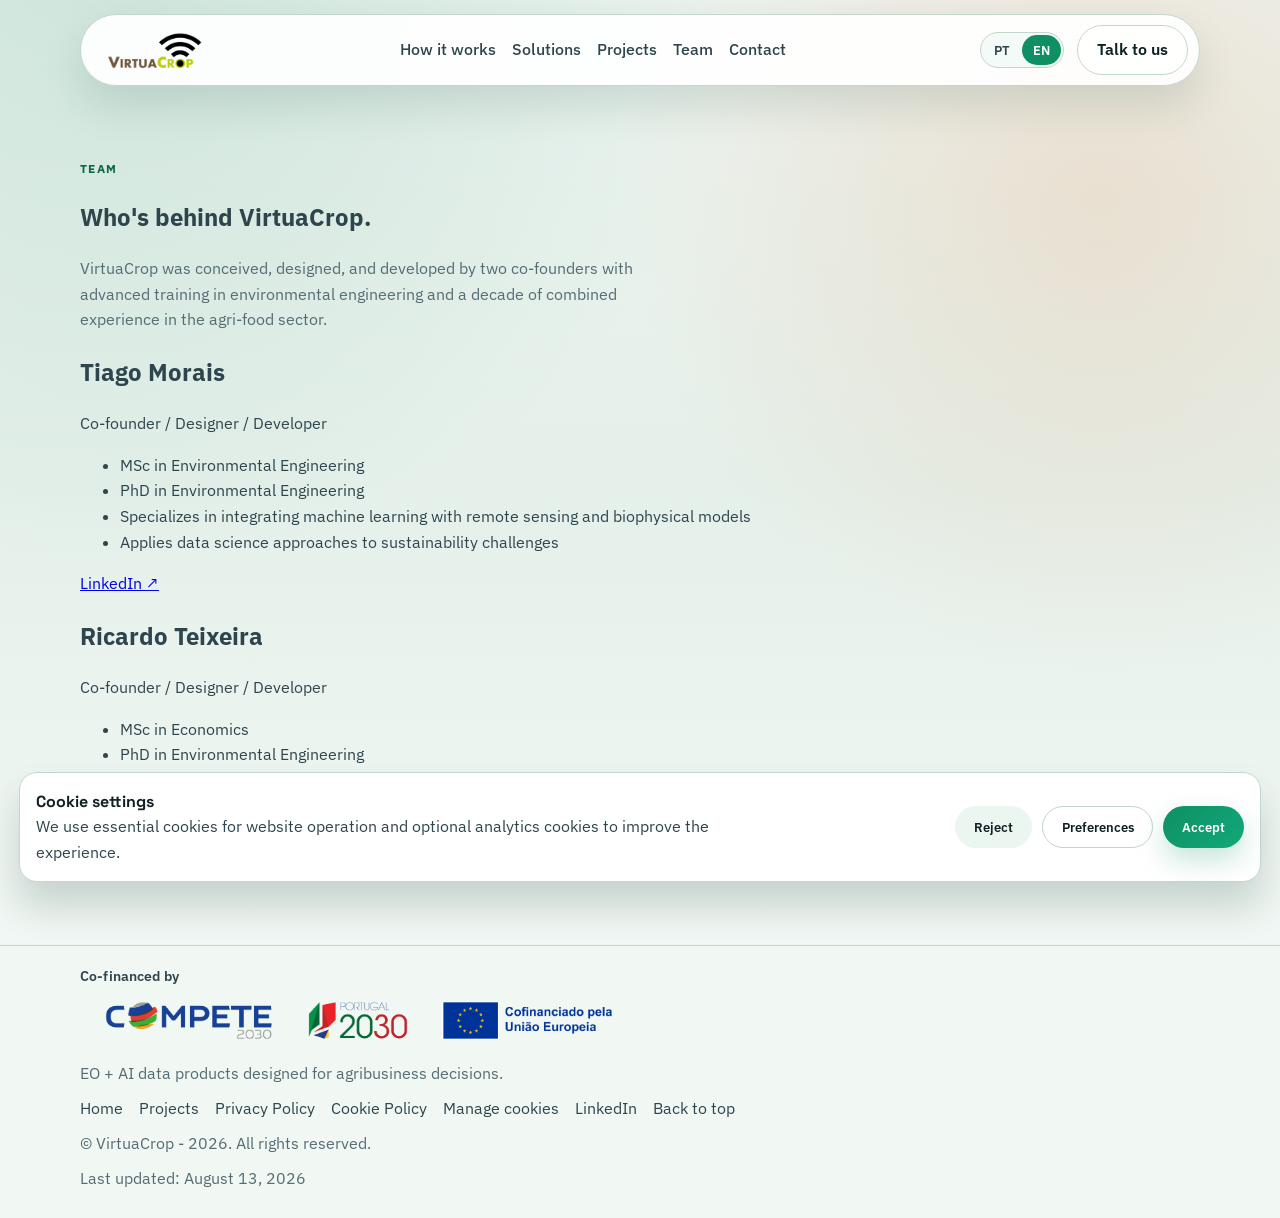
==== about.html @ 1f320f88 "Add About/Team page with named founders and credentials New about.html profiles both co-founders (Ti" ====
<!doctype html>
<html lang="pt">
  <head>
    <meta charset="UTF-8" />
    <meta name="viewport" content="width=device-width, initial-scale=1.0" />
    <title>Equipa | VirtuaCrop</title>
    <meta name="description" content="Conheça a equipa fundadora da VirtuaCrop: Tiago Morais e Ricardo Teixeira." />
    <link rel="preconnect" href="https://fonts.googleapis.com" />
    <link rel="preconnect" href="https://fonts.gstatic.com" crossorigin />
    <link
      href="https://fonts.googleapis.com/css2?family=IBM+Plex+Sans:wght@400;500;600&family=Space+Grotesk:wght@400;500;700&display=swap"
      rel="stylesheet"
    />
    <link rel="stylesheet" href="styles.css" />
    <script src="config.js"></script>
    <script defer src="app.js"></script>
    <script type="application/ld+json">
      {
        "@context": "https://schema.org",
        "@type": "Organization",
        "@id": "https://virtuacrop.com/#organization",
        "name": "VirtuaCrop",
        "url": "https://virtuacrop.com/",
        "founder": [
          { "@id": "https://virtuacrop.com/about.html#tiago-morais" },
          { "@id": "https://virtuacrop.com/about.html#ricardo-teixeira" }
        ]
      }
    </script>
    <script type="application/ld+json">
      [
        {
          "@context": "https://schema.org",
          "@type": "Person",
          "@id": "https://virtuacrop.com/about.html#tiago-morais",
          "name": "Tiago Morais",
          "jobTitle": "Co-founder",
          "worksFor": { "@id": "https://virtuacrop.com/#organization" },
          "alumniOf": "Environmental Engineering (MSc, PhD)",
          "knowsAbout": ["Machine Learning", "Remote Sensing", "Biophysical Modeling", "Sustainability"],
          "sameAs": ["https://www.linkedin.com/in/tiago-morais-83271093/"]
        },
        {
          "@context": "https://schema.org",
          "@type": "Person",
          "@id": "https://virtuacrop.com/about.html#ricardo-teixeira",
          "name": "Ricardo Teixeira",
          "jobTitle": "Co-founder",
          "worksFor": { "@id": "https://virtuacrop.com/#organization" },
          "alumniOf": "Economics (MSc); Environmental Engineering (PhD)",
          "knowsAbout": ["Agri-food Systems", "Sustainable Food Production", "Agriculture Economics"],
          "sameAs": ["https://www.linkedin.com/in/ricardofmteixeira/"]
        }
      ]
    </script>
  </head>
  <body data-page="about">
    <header class="site-header">
      <div class="container header-wrap">
        <a class="brand" data-lang-href="index.html" href="index.html" aria-label="VirtuaCrop">
          <img class="brand-logo" src="Logo_final.png" alt="VirtuaCrop" width="3307" height="1418" />
        </a>

        <nav class="site-nav" aria-label="Primary navigation">
          <a data-lang-href="index.html#how" href="index.html#how" data-i18n="navHow">How it works</a>
          <a data-lang-href="index.html#solutions" href="index.html#solutions" data-i18n="navSolutions">Solutions</a>
          <a data-lang-href="projects.html" href="projects.html" data-i18n="navProjects">Projects</a>
          <a data-lang-href="about.html" href="about.html" data-i18n="navAbout">Team</a>
          <a data-lang-href="index.html#contact" href="index.html#contact" data-i18n="navContact">Contact</a>
        </nav>

        <div class="header-actions">
          <div class="lang-switch" role="group" aria-label="Language switcher">
            <button type="button" class="lang-btn" data-lang-toggle="pt">PT</button>
            <button type="button" class="lang-btn" data-lang-toggle="en">EN</button>
          </div>
          <a data-lang-href="index.html#contact" href="index.html#contact" class="btn btn-outline" data-i18n="navContactBtn">Talk to us</a>
        </div>
      </div>
    </header>

    <main id="top" class="projects-main container">
      <section class="section reveal">
        <div class="section-head">
          <p class="eyebrow" data-i18n="aboutEyebrow">Team</p>
          <h1 data-i18n="aboutTitle">Who's behind VirtuaCrop.</h1>
          <p class="section-lead" data-i18n="aboutLead">
            VirtuaCrop was conceived, designed, and developed by two co-founders with advanced training in
            environmental engineering and a decade of combined experience in the agri-food sector.
          </p>
        </div>

        <div class="team-grid">
          <article class="team-card">
            <div data-lang-block="pt">
              <h2>Tiago Morais</h2>
              <p class="team-role">Cofundador / Designer / Developer</p>
              <ul>
                <li>Mestrado em Engenharia do Ambiente</li>
                <li>Doutoramento em Engenharia do Ambiente</li>
                <li>Especialista em integração de machine learning com deteção remota e modelos biofísicos</li>
                <li>Aplica ciência de dados a desafios de sustentabilidade</li>
              </ul>
              <a href="https://www.linkedin.com/in/tiago-morais-83271093/" target="_blank" rel="noopener">LinkedIn ↗</a>
            </div>
            <div data-lang-block="en" class="hidden">
              <h2>Tiago Morais</h2>
              <p class="team-role">Co-founder / Designer / Developer</p>
              <ul>
                <li>MSc in Environmental Engineering</li>
                <li>PhD in Environmental Engineering</li>
                <li>Specializes in integrating machine learning with remote sensing and biophysical models</li>
                <li>Applies data science approaches to sustainability challenges</li>
              </ul>
              <a href="https://www.linkedin.com/in/tiago-morais-83271093/" target="_blank" rel="noopener">LinkedIn ↗</a>
            </div>
          </article>

          <article class="team-card">
            <div data-lang-block="pt">
              <h2>Ricardo Teixeira</h2>
              <p class="team-role">Cofundador / Designer / Developer</p>
              <ul>
                <li>Mestrado em Economia</li>
                <li>Doutoramento em Engenharia do Ambiente</li>
                <li>Mais de 10 anos de experiência no setor agroalimentar</li>
                <li>Foco em produção alimentar e agricultura sustentável</li>
              </ul>
              <a href="https://www.linkedin.com/in/ricardofmteixeira/" target="_blank" rel="noopener">LinkedIn ↗</a>
            </div>
            <div data-lang-block="en" class="hidden">
              <h2>Ricardo Teixeira</h2>
              <p class="team-role">Co-founder / Designer / Developer</p>
              <ul>
                <li>MSc in Economics</li>
                <li>PhD in Environmental Engineering</li>
                <li>Over 10 years of experience in the agri-food sector</li>
                <li>Focuses on sustainable food production and agriculture</li>
              </ul>
              <a href="https://www.linkedin.com/in/ricardofmteixeira/" target="_blank" rel="noopener">LinkedIn ↗</a>
            </div>
          </article>
        </div>
      </section>
    </main>

    <footer class="site-footer">
      <div class="container footer-wrap">
        <div class="footer-funding" aria-label="Funding acknowledgment">
          <p class="footer-funding-label" data-i18n="footerFundingLabel">Co-financed by</p>
          <img
            class="footer-funding-logo"
            src="assets/logos/BarraAssinaturas_RGBCor.png"
            alt="Compete 2030, Portugal 2030, and European Union co-financing logos"
            loading="lazy"
            width="1024"
            height="188"
          />
        </div>
        <p class="footer-tagline" data-i18n="footerTagline">EO + AI data products designed for agribusiness decisions.</p>
        <div class="footer-links">
          <a data-lang-href="index.html" href="index.html" data-i18n="navHome">Home</a>
          <a data-lang-href="projects.html" href="projects.html" data-i18n="navProjects">Projects</a>
          <a data-lang-href="privacy.html" href="privacy.html" data-i18n="footerPrivacy">Privacy Policy</a>
          <a data-lang-href="cookies.html" href="cookies.html" data-i18n="footerCookies">Cookie Policy</a>
          <button id="manage-cookies" class="footer-button" type="button" data-i18n="footerManageCookies">Manage cookies</button>
          <a href="https://www.linkedin.com/company/virtuacrop" data-i18n="footerLinkedIn" target="_blank" rel="noopener">LinkedIn</a>
          <a href="#top" data-i18n="footerBackTop">Back to top</a>
        </div>
        <p class="footer-meta" data-i18n="footerRights">© VirtuaCrop - 2026. All rights reserved.</p>
        <p class="footer-meta">
          <time datetime="2026-08-13" data-i18n="footerLastUpdated">Last updated: August 13, 2026</time>
        </p>
      </div>
    </footer>

    <section id="cookie-banner" class="cookie-banner hidden" role="region" aria-label="Cookie consent">
      <div class="cookie-copy">
        <p class="cookie-title" data-i18n="cookieTitle">Cookie settings</p>
        <p data-i18n="cookieBody">
          We use essential cookies for core functionality and optional analytics cookies to improve this site. You can update preferences anytime.
        </p>
      </div>
      <div class="cookie-actions">
        <button id="cookie-reject" class="btn btn-quiet" type="button" data-i18n="cookieReject">Reject</button>
        <button id="cookie-preferences" class="btn btn-outline" type="button" data-i18n="cookiePreferences">Preferences</button>
        <button id="cookie-accept" class="btn btn-primary" type="button" data-i18n="cookieAccept">Accept</button>
      </div>
    </section>

    <div id="cookie-modal" class="cookie-modal hidden" role="dialog" aria-modal="true" aria-labelledby="cookie-modal-title">
      <div class="cookie-modal-card">
        <h2 id="cookie-modal-title" data-i18n="cookieModalTitle">Cookie preferences</h2>
        <p data-i18n="cookieModalBody">Select which categories you allow. Essential cookies are always active.</p>

        <div class="consent-option">
          <label>
            <input type="checkbox" checked disabled />
            <span data-i18n="cookieEssentialLabel">Essential cookies</span>
          </label>
          <p data-i18n="cookieEssentialBody">Required for language settings, security, and core website behavior.</p>
        </div>

        <div class="consent-option">
          <label for="consent-analytics">
            <input type="checkbox" id="consent-analytics" />
            <span data-i18n="cookieAnalyticsLabel">Analytics cookies</span>
          </label>
          <p data-i18n="cookieAnalyticsBody">Help us understand traffic and improve the website experience.</p>
        </div>

        <div class="modal-actions">
          <button id="cookie-save" class="btn btn-primary" type="button" data-i18n="cookieSave">Save preferences</button>
          <button id="cookie-close" class="btn btn-outline" type="button" data-i18n="cookieClose">Close</button>
        </div>
      </div>
    </div>
  </body>
</html>
---- styles.css ----
:root {
  --bg-main: #eef4f0;
  --bg-soft: #dbe8e1;
  --surface: #ffffff;
  --surface-soft: #f7faf8;
  --surface-deep: #f0f5f2;
  --text-strong: #102126;
  --text-body: #2f454d;
  --text-muted: #556c73;
  --line: #c2d6cc;
  --line-strong: #9db9ad;
  --brand: #0f8f64;
  --brand-strong: #0b6a4b;
  --accent: #e57f3b;
  --accent-soft: #efb183;
  --shadow: 0 20px 42px rgba(12, 51, 40, 0.12);
  --shadow-soft: 0 12px 24px rgba(12, 51, 40, 0.08);
  --radius-lg: 24px;
  --radius-md: 16px;
  --radius-sm: 12px;
  --container: 1120px;
}

* {
  box-sizing: border-box;
}

html {
  scroll-behavior: smooth;
}

body {
  margin: 0;
  font-family: "IBM Plex Sans", "Segoe UI", sans-serif;
  color: var(--text-body);
  background:
    radial-gradient(circle at 8% -8%, rgba(36, 149, 105, 0.17), transparent 38%),
    radial-gradient(circle at 86% 16%, rgba(229, 127, 59, 0.16), transparent 32%),
    linear-gradient(180deg, #edf4f0 0%, #e5f0ea 40%, #f8fbf9 100%);
  line-height: 1.6;
  overflow-x: hidden;
}

.bg-orb {
  position: fixed;
  border-radius: 999px;
  filter: blur(5px);
  z-index: -2;
  pointer-events: none;
  opacity: 0.78;
  animation: orb-float 8.8s ease-in-out infinite;
}

.bg-orb-a {
  width: 430px;
  height: 430px;
  left: -120px;
  top: -140px;
  background: radial-gradient(circle at 30% 30%, #93e4c5, transparent 66%);
}

.bg-orb-b {
  width: 470px;
  height: 470px;
  right: -130px;
  top: 140px;
  background: radial-gradient(circle at 40% 40%, #ffd2a7, transparent 72%);
  animation-delay: 1.4s;
}

.container {
  width: min(var(--container), calc(100% - 3rem));
  margin: 0 auto;
}

.site-header {
  position: sticky;
  top: 0.85rem;
  z-index: 40;
  padding-bottom: 0;
}

.header-wrap {
  display: flex;
  align-items: center;
  justify-content: space-between;
  gap: 1.1rem;
  padding: 0.65rem 0.7rem 0.65rem 1.4rem;
  border-radius: 999px;
  background: rgba(255, 255, 255, 0.92);
  backdrop-filter: blur(14px);
  border: 1px solid var(--line);
  box-shadow: var(--shadow);
}

.brand {
  display: flex;
  align-items: center;
  gap: 0.5rem;
  color: inherit;
  text-decoration: none;
}

.brand-logo {
  display: block;
  width: auto;
  height: 44px;
  max-width: min(44vw, 210px);
}

.brand-mark {
  width: 34px;
  height: 34px;
  border-radius: 10px;
  background: conic-gradient(from 120deg, #14a56f, #f28a2b, #14a56f);
  box-shadow: inset 0 0 0 2px rgba(255, 255, 255, 0.8);
}

.brand-text-wrap {
  display: flex;
  flex-direction: column;
  line-height: 1.1;
}

.brand-text {
  font-family: "Space Grotesk", "Avenir Next", sans-serif;
  font-size: 1.08rem;
  color: var(--text-strong);
  letter-spacing: 0.01em;
}

.brand-eyebrow {
  color: var(--text-muted);
  font-size: 0.72rem;
  text-transform: uppercase;
  letter-spacing: 0.08em;
}

.site-nav {
  display: flex;
  gap: 1rem;
  flex-wrap: wrap;
}

.site-nav a {
  color: var(--text-body);
  text-decoration: none;
  font-weight: 500;
  position: relative;
}

.site-nav a::after {
  content: "";
  position: absolute;
  left: 0;
  bottom: -0.26rem;
  width: 100%;
  height: 2px;
  background: linear-gradient(90deg, var(--brand), var(--accent));
  transform: scaleX(0);
  transform-origin: left;
  transition: transform 0.2s ease;
}

.site-nav a:hover::after,
.site-nav a:focus-visible::after {
  transform: scaleX(1);
}

.header-actions {
  display: flex;
  align-items: center;
  gap: 0.8rem;
  flex-wrap: wrap;
  justify-content: flex-end;
}

.header-actions .btn {
  white-space: nowrap;
}

.lang-switch {
  display: inline-flex;
  border: 1px solid var(--line);
  border-radius: 999px;
  padding: 0.15rem;
  background: #f4faf7;
}

.lang-btn {
  border: 0;
  background: transparent;
  color: var(--text-body);
  border-radius: 999px;
  padding: 0.35rem 0.7rem;
  font-weight: 600;
  cursor: pointer;
  font-family: "IBM Plex Sans", "Segoe UI", sans-serif;
}

.lang-btn.active {
  background: var(--brand);
  color: #ffffff;
}

.btn {
  border: 0;
  border-radius: 999px;
  padding: 0.68rem 1.18rem;
  font-weight: 600;
  text-decoration: none;
  display: inline-flex;
  align-items: center;
  justify-content: center;
  cursor: pointer;
  transition: transform 0.2s ease, box-shadow 0.2s ease, background 0.2s ease;
  font-family: "IBM Plex Sans", "Segoe UI", sans-serif;
}

.btn:hover,
.btn:focus-visible {
  transform: translateY(-1px);
}

.btn[disabled],
.btn.is-disabled {
  opacity: 0.55;
  cursor: not-allowed;
  pointer-events: none;
  transform: none;
  box-shadow: none;
}

.btn-primary {
  background: linear-gradient(135deg, var(--brand) 0%, #11a979 100%);
  color: #ffffff;
  box-shadow: 0 12px 28px rgba(15, 143, 100, 0.24);
}

.btn-primary:hover,
.btn-primary:focus-visible {
  box-shadow: 0 16px 34px rgba(15, 143, 100, 0.3);
}

.btn-outline {
  background: rgba(255, 255, 255, 0.6);
  color: var(--text-strong);
  border: 1px solid var(--line);
}

.btn-outline:hover,
.btn-outline:focus-visible {
  background: #f2faf6;
}

.btn-quiet {
  background: #ebf6f1;
  color: var(--text-strong);
}

.hero {
  position: relative;
  display: flex;
  align-items: center;
  overflow: hidden;
  border-radius: var(--radius-lg);
  min-height: clamp(460px, 58vw, 640px);
  margin-top: 1.2rem;
  box-shadow: var(--shadow);
}

.hero-bg-photo {
  position: absolute;
  inset: 0;
  z-index: 0;
  width: 100%;
  height: 100%;
  object-fit: cover;
}

.hero::before {
  content: "";
  position: absolute;
  inset: 0;
  z-index: 1;
  background: linear-gradient(
    100deg,
    rgba(6, 24, 17, 0.86) 0%,
    rgba(6, 24, 17, 0.68) 40%,
    rgba(6, 24, 17, 0.28) 68%,
    rgba(6, 24, 17, 0) 90%
  );
}

.hero .eyebrow {
  color: #bfe8d2;
}

.eyebrow {
  margin: 0 0 0.68rem;
  font-size: 0.76rem;
  text-transform: uppercase;
  letter-spacing: 0.12em;
  color: var(--brand-strong);
  font-weight: 700;
}

.hero h1 {
  margin: 0;
  font-size: clamp(2.1rem, 5vw, 3.3rem);
  line-height: 1.06;
  color: #ffffff;
  font-family: "Space Grotesk", "Avenir Next", sans-serif;
}

.hero-lead {
  margin: 1rem 0 0;
  max-width: 57ch;
  color: rgba(255, 255, 255, 0.86);
}

.hero-cta {
  display: flex;
  gap: 0.75rem;
  flex-wrap: wrap;
  margin-top: 1.35rem;
}

.hero-cta-note {
  margin: 0.65rem 0 0;
  font-size: 0.9rem;
  color: var(--text-muted);
}

.kpi-strip {
  margin-top: 1.5rem;
  border: 1px solid rgba(157, 185, 173, 0.7);
  border-radius: var(--radius-md);
  padding: 0.9rem;
  background: rgba(255, 255, 255, 0.72);
  box-shadow: var(--shadow-soft);
}

.kpi-strip-title {
  margin: 0;
  font-size: 0.79rem;
  text-transform: uppercase;
  letter-spacing: 0.08em;
  color: var(--text-muted);
  font-weight: 600;
}

.hero-kpi-grid {
  list-style: none;
  padding: 0;
  margin: 0.8rem 0 0;
  display: grid;
  grid-template-columns: repeat(3, minmax(0, 1fr));
  gap: 0.65rem;
}

.kpi-card {
  border: 1px solid var(--line);
  border-radius: var(--radius-sm);
  background: #ffffff;
  padding: 0.7rem;
  min-height: 84px;
  display: flex;
  flex-direction: column;
  justify-content: center;
  box-shadow: 0 6px 18px rgba(12, 51, 40, 0.08);
}

.kpi-value {
  color: var(--text-strong);
  font-weight: 700;
  font-size: 1rem;
  font-family: "Space Grotesk", "Avenir Next", sans-serif;
}

.kpi-label {
  margin-top: 0.25rem;
  font-size: 0.84rem;
  color: var(--text-muted);
}

.hero-copy {
  position: relative;
  z-index: 2;
  width: 100%;
  max-width: 620px;
  padding: clamp(2.2rem, 6vw, 4rem);
}

.hero-photo-stat {
  position: absolute;
  right: clamp(1.2rem, 4vw, 2.4rem);
  bottom: clamp(1.2rem, 4vw, 2.4rem);
  z-index: 2;
  width: min(100%, 300px);
  background: rgba(9, 34, 24, 0.68);
  backdrop-filter: blur(6px);
  border: 1px solid rgba(255, 255, 255, 0.16);
  border-radius: var(--radius-md);
  padding: 1rem 1.2rem;
}

.hero-photo-stat .kpi-strip-title {
  color: rgba(255, 255, 255, 0.75);
}

.hero-photo-stat .stat-value {
  color: #ffffff;
  font-size: clamp(1.7rem, 3.2vw, 2.3rem);
}

.hero-photo-stat .stat-label {
  color: rgba(255, 255, 255, 0.8);
}

.hero-flow-shell {
  position: relative;
  width: min(100%, 660px);
  aspect-ratio: 920 / 430;
  border-radius: var(--radius-lg);
  border: 1px solid rgba(188, 210, 200, 0.9);
  background: linear-gradient(165deg, rgba(255, 255, 255, 0.95) 0%, rgba(241, 248, 244, 0.96) 100%);
  box-shadow: var(--shadow);
  overflow: hidden;
}

.hero-flow-svg {
  width: 100%;
  height: 100%;
  display: block;
}

.flow-glow {
  opacity: 0.26;
  transform-origin: center;
}

.flow-line {
  fill: none;
  stroke-width: 4;
  stroke-linecap: round;
  opacity: 0.75;
  stroke-dasharray: 330;
  stroke-dashoffset: 330;
}

.flow-line-input {
  stroke: url(#line-input-gradient);
}

.flow-line-output {
  stroke: url(#line-output-gradient);
}

.flow-node {
  opacity: 0;
  transform-origin: center;
}

.flow-node-input {
  fill: #d0554a;
}

.flow-node-output {
  fill: #14b985;
}

.flow-card {
  position: absolute;
  z-index: 4;
  border-radius: 13px;
  border: 1px solid #c5d8cf;
  background: #ffffff;
  box-shadow: 0 8px 22px rgba(14, 56, 44, 0.1);
  opacity: 0;
  transform: translateY(10px) scale(0.985);
  transform-origin: center;
  padding: clamp(0.5rem, 0.8vw, 0.75rem);
}

.flow-card p {
  margin: 0;
  color: var(--text-strong);
  font-size: clamp(0.74rem, 0.9vw, 0.84rem);
  line-height: 1.3;
  font-weight: 600;
}

.flow-card-input,
.flow-card-output {
  width: 24%;
  min-height: 12%;
  display: flex;
  align-items: center;
}

.flow-card-input {
  left: 2.4%;
  justify-content: flex-start;
  text-align: left;
  gap: clamp(0.45rem, 0.9vw, 0.62rem);
  padding-inline: clamp(0.52rem, 0.85vw, 0.76rem);
}

.flow-card-input-a {
  top: 7%;
}

.flow-card-input-b {
  top: 32%;
}

.flow-card-input-c {
  top: 57%;
}

.flow-card-input p {
  flex: 1;
}

.flow-input-icon {
  position: relative;
  width: clamp(28px, 3.1vw, 36px);
  height: clamp(28px, 3.1vw, 36px);
  flex: 0 0 auto;
  border-radius: 10px;
  border: 1px solid rgba(205, 99, 80, 0.36);
  background: linear-gradient(180deg, #fff6f3 0%, #feece7 100%);
  box-shadow:
    inset 0 1px 0 rgba(255, 255, 255, 0.9),
    0 4px 8px rgba(128, 63, 52, 0.18);
  display: grid;
  place-items: center;
}

.flow-input-icon::after {
  content: "";
  position: absolute;
  inset: -3px;
  border-radius: 12px;
  border: 1px solid rgba(198, 90, 73, 0.45);
  opacity: 0;
  transform: scale(0.84);
}

.flow-input-icon-svg {
  width: clamp(16px, 1.9vw, 21px);
  height: clamp(16px, 1.9vw, 21px);
}

.flow-input-icon-svg path {
  fill: none;
  stroke: #c55a49;
  stroke-width: 1.9;
  stroke-linecap: round;
  stroke-linejoin: round;
}

.flow-card-input-b .flow-input-icon {
  border-color: rgba(62, 126, 154, 0.36);
  background: linear-gradient(180deg, #f4fbff 0%, #e7f4fc 100%);
  box-shadow:
    inset 0 1px 0 rgba(255, 255, 255, 0.9),
    0 4px 8px rgba(48, 95, 116, 0.16);
}

.flow-card-input-b .flow-input-icon::after {
  border-color: rgba(64, 136, 161, 0.42);
}

.flow-card-input-b .flow-input-icon-svg path {
  stroke: #2f7e9b;
}

.flow-card-input-c .flow-input-icon {
  border-color: rgba(43, 145, 107, 0.34);
  background: linear-gradient(180deg, #ecfbf4 0%, #dff4e8 100%);
  box-shadow:
    inset 0 1px 0 rgba(255, 255, 255, 0.9),
    0 4px 8px rgba(33, 110, 81, 0.16);
}

.flow-card-input-c .flow-input-icon::after {
  border-color: rgba(43, 145, 107, 0.42);
}

.flow-card-input-c .flow-input-icon-svg path {
  stroke: #25906a;
}

.flow-card-core {
  left: 33%;
  top: 18%;
  width: 31%;
  height: 50%;
  min-height: 132px;
  display: flex;
  flex-direction: column;
  border-color: rgba(132, 182, 160, 0.58);
  box-shadow:
    inset 0 1px 0 rgba(255, 255, 255, 0.85),
    0 14px 30px rgba(14, 56, 44, 0.18);
  background:
    radial-gradient(circle at 20% 14%, rgba(30, 163, 116, 0.12), transparent 52%),
    linear-gradient(180deg, #ffffff 0%, #ecf6f1 100%);
  padding: clamp(0.55rem, 1vw, 0.9rem);
}

.flow-core-head {
  display: flex;
  align-items: center;
  justify-content: space-between;
  gap: 0.42rem;
}

.flow-core-tag {
  display: inline-flex;
  font-size: clamp(0.72rem, 0.95vw, 0.84rem);
  letter-spacing: 0.06em;
  text-transform: uppercase;
  border-radius: 999px;
  border: 1px solid rgba(15, 143, 100, 0.28);
  color: var(--brand-strong);
  padding: 0.18rem 0.5rem;
  font-weight: 700;
  background: rgba(15, 143, 100, 0.08);
}

.flow-core-state {
  width: clamp(14px, 1.6vw, 18px);
  height: clamp(14px, 1.6vw, 18px);
  border-radius: 999px;
  border: 1px solid rgba(28, 151, 108, 0.4);
  background: radial-gradient(circle at 38% 34%, #93f0c7 0%, #33ba86 52%, #19845e 100%);
  box-shadow:
    0 0 0 0 rgba(33, 177, 127, 0.38),
    0 4px 10px rgba(20, 118, 86, 0.3);
  animation: core-state-ping 2.2s ease-in-out infinite;
}

.flow-core-processing {
  margin-top: clamp(0.35rem, 0.8vw, 0.65rem);
  display: grid;
  grid-template-rows: auto auto 1fr;
  gap: 0.34rem;
  border: 1px solid rgba(127, 174, 154, 0.34);
  border-radius: 12px;
  background: linear-gradient(180deg, rgba(255, 255, 255, 0.72), rgba(236, 247, 241, 0.92));
  padding: clamp(0.42rem, 0.75vw, 0.66rem);
  flex: 1;
  min-height: 0;
  overflow: hidden;
}

.flow-core-chip {
  position: relative;
  height: clamp(22px, 3.6vw, 34px);
  border-radius: 9px;
  border: 1px solid rgba(39, 147, 106, 0.34);
  background:
    linear-gradient(180deg, rgba(229, 249, 239, 0.9) 0%, rgba(212, 241, 228, 0.95) 100%);
  overflow: hidden;
}

.flow-core-chip::before {
  content: "";
  position: absolute;
  left: 50%;
  top: 50%;
  width: 48%;
  aspect-ratio: 1;
  border-radius: 8px;
  border: 1px solid rgba(25, 132, 95, 0.34);
  transform: translate(-50%, -50%) rotate(0deg);
  background: radial-gradient(circle at center, rgba(27, 156, 111, 0.15), rgba(27, 156, 111, 0.02) 70%);
  animation: core-chip-spin 6s linear infinite;
}

.flow-core-chip::after {
  content: "";
  position: absolute;
  inset: 0;
  background:
    linear-gradient(90deg, rgba(25, 145, 104, 0.1) 0%, rgba(25, 145, 104, 0) 26%, rgba(25, 145, 104, 0.1) 52%, rgba(25, 145, 104, 0) 78%, rgba(25, 145, 104, 0.1) 100%);
  background-size: 200% 100%;
  animation: core-chip-lines 2.3s linear infinite;
}

.flow-core-pulse {
  position: relative;
  height: clamp(14px, 2.3vw, 20px);
  border-radius: 10px;
  border: 1px solid rgba(34, 141, 101, 0.18);
  background: linear-gradient(90deg, rgba(24, 149, 107, 0.08), rgba(24, 149, 107, 0.18), rgba(24, 149, 107, 0.08));
  overflow: hidden;
}

.flow-core-pulse::after {
  content: "";
  position: absolute;
  inset: 0 auto 0 -34%;
  width: 30%;
  background: linear-gradient(90deg, rgba(255, 255, 255, 0), rgba(255, 255, 255, 0.9), rgba(255, 255, 255, 0));
  animation: core-scan 1.8s ease-in-out infinite;
}

.flow-core-grid {
  display: grid;
  grid-template-columns: repeat(4, minmax(0, 1fr));
  gap: 0.3rem;
  align-content: end;
}

.flow-core-grid span {
  height: clamp(6px, 0.85vw, 9px);
  border-radius: 999px;
  background: rgba(20, 145, 104, 0.18);
  animation: core-chip 1.7s ease-in-out infinite;
}

.flow-core-grid span:nth-child(2) {
  animation-delay: 0.08s;
}

.flow-core-grid span:nth-child(3) {
  animation-delay: 0.16s;
}

.flow-core-grid span:nth-child(4) {
  animation-delay: 0.24s;
}

.flow-core-grid span:nth-child(5) {
  animation-delay: 0.32s;
}

.flow-core-grid span:nth-child(6) {
  animation-delay: 0.4s;
}

.flow-core-grid span:nth-child(7) {
  animation-delay: 0.48s;
}

.flow-core-grid span:nth-child(8) {
  animation-delay: 0.56s;
}

.flow-card-output {
  right: 2.4%;
  border-color: rgba(56, 171, 126, 0.33);
  background: linear-gradient(180deg, #ffffff 0%, #f2fcf8 100%);
}

.flow-card-output-report {
  top: 20%;
  width: 24%;
  min-height: 56%;
  align-items: stretch;
  overflow: hidden;
  border-color: rgba(48, 164, 118, 0.44);
  box-shadow: 0 12px 28px rgba(19, 101, 73, 0.14);
  background: linear-gradient(180deg, #ffffff 0%, #ecf9f2 100%);
  padding: clamp(0.6rem, 1vw, 0.86rem);
}

.flow-bridge {
  position: absolute;
  z-index: 3;
  left: 64.5%;
  top: 50%;
  width: 10.2%;
  height: 4px;
  border-radius: 999px;
  background: linear-gradient(90deg, #2aa97b 0%, #13ba8b 100%);
  transform: translateY(-50%) scaleX(0);
  transform-origin: left center;
  opacity: 0.9;
}

.flow-bridge::after {
  content: "";
  position: absolute;
  right: -7px;
  top: 50%;
  width: 14px;
  height: 14px;
  border-radius: 999px;
  background: radial-gradient(circle at 36% 36%, #a9f4d6 0%, #20b784 55%, #12845f 100%);
  transform: translateY(-50%) scale(0.92);
}

.flow-output-head {
  display: grid;
  grid-template-columns: auto minmax(0, 1fr);
  align-items: center;
  gap: 0.62rem;
  width: 100%;
}

.flow-report-badge {
  width: clamp(32px, 4.3vw, 42px);
  height: clamp(32px, 4.3vw, 42px);
  border-radius: 12px;
  border: 1px solid rgba(35, 148, 105, 0.28);
  background: linear-gradient(180deg, #ebfaf3 0%, #ddf2e8 100%);
  box-shadow:
    inset 0 1px 0 rgba(255, 255, 255, 0.9),
    0 5px 10px rgba(17, 92, 67, 0.14);
  display: grid;
  place-items: center;
  flex: 0 0 auto;
}

.flow-report-icon {
  width: clamp(18px, 2.4vw, 23px);
  height: clamp(18px, 2.4vw, 23px);
}

.flow-report-icon path {
  fill: none;
  stroke: #17966b;
  stroke-width: 2.05;
  stroke-linecap: round;
  stroke-linejoin: round;
}

.flow-output-copy {
  min-width: 0;
  max-width: 100%;
}

.flow-output-kicker {
  display: block;
  color: #2c8f6a;
  text-transform: uppercase;
  letter-spacing: 0.08em;
  font-size: clamp(0.58rem, 0.72vw, 0.66rem);
  font-weight: 700;
  overflow-wrap: anywhere;
}

.flow-output-title {
  margin: 0.18rem 0 0;
  font-family: "Space Grotesk", "Avenir Next", sans-serif;
  font-size: clamp(0.86rem, 1.15vw, 1.06rem);
  line-height: 1.15;
  font-weight: 700;
  color: #14262c;
  overflow-wrap: anywhere;
}

.hero-flow-shell.is-animated .flow-report-badge {
  animation: report-badge-pulse 2.5s ease-in-out infinite;
  animation-delay: 1.1s;
}

.hero-flow-shell.is-animated .flow-card-input .flow-input-icon {
  animation: flow-input-icon-float 2.8s ease-in-out infinite;
  animation-delay: calc(var(--flow-delay, 0s) + 0.8s);
}

.hero-flow-shell.is-animated .flow-card-input-b .flow-input-icon {
  animation-duration: 3.1s;
}

.hero-flow-shell.is-animated .flow-card-input-c .flow-input-icon {
  animation-duration: 3.4s;
}

.hero-flow-shell.is-animated .flow-card-input .flow-input-icon::after {
  animation: flow-input-icon-ring 2.8s ease-out infinite;
  animation-delay: calc(var(--flow-delay, 0s) + 1s);
}

.hero-flow-shell.is-animated .flow-card {
  animation: flow-card-in 0.6s cubic-bezier(0.2, 0.75, 0.3, 1) forwards;
  animation-delay: var(--flow-delay, 0s);
}

.hero-flow-shell.is-animated .flow-bridge {
  animation: flow-bridge-reveal 0.46s ease forwards;
  animation-delay: 0.66s;
}

.hero-flow-shell.is-animated .flow-bridge::after {
  animation: flow-bridge-node 2.3s ease-in-out infinite;
  animation-delay: 1.1s;
}

.hero-flow-shell.is-animated .flow-line {
  animation: flow-draw 0.88s ease forwards;
}

.hero-flow-shell.is-animated .flow-line-input:nth-of-type(1) {
  animation-delay: 0.22s;
}

.hero-flow-shell.is-animated .flow-line-input:nth-of-type(2) {
  animation-delay: 0.32s;
}

.hero-flow-shell.is-animated .flow-line-input:nth-of-type(3) {
  animation-delay: 0.42s;
}

.hero-flow-shell.is-animated .flow-line-output-main {
  animation-delay: 0.64s;
}

.hero-flow-shell.is-animated .flow-node {
  animation: flow-node-pop 0.4s ease forwards, flow-node-pulse 2.4s ease-in-out infinite;
  animation-delay: 0.62s, 1s;
}

.hero-flow-shell.is-animated .flow-node-output {
  animation-delay: 0.85s, 1.2s;
}

.hero-flow-shell.is-animated .flow-glow {
  animation: flow-glow 4.2s ease-in-out infinite;
}

.section {
  padding: 4rem 0 1.1rem;
}

.section-head h2 {
  margin: 0;
  font-size: clamp(1.72rem, 4vw, 2.4rem);
  line-height: 1.12;
  color: var(--text-strong);
  font-family: "Space Grotesk", "Avenir Next", sans-serif;
  font-weight: 700;
}

.section-lead {
  margin: 0.85rem 0 0;
  color: var(--text-muted);
  max-width: 62ch;
}

.faq-list {
  display: flex;
  flex-direction: column;
  gap: 0.7rem;
  margin-top: 1.6rem;
}

.faq-item {
  border: 1px solid var(--line);
  border-radius: var(--radius-md);
  background: var(--surface);
  padding: 1rem 1.25rem;
}

.faq-item summary {
  cursor: pointer;
  font-weight: 600;
  color: var(--text-strong);
  list-style: none;
}

.faq-item summary::-webkit-details-marker {
  display: none;
}

.faq-item summary::before {
  content: "+";
  display: inline-block;
  width: 1.1em;
  margin-right: 0.5rem;
  color: var(--line-strong);
}

.faq-item[open] summary::before {
  content: "\2212";
}

.faq-item p {
  margin: 0.75rem 0 0;
  color: var(--text-muted);
}

.card-grid {
  display: grid;
  gap: 1rem;
  margin-top: 1.6rem;
}

.card-grid.three {
  grid-template-columns: repeat(3, minmax(0, 1fr));
}

.card-grid.four {
  grid-template-columns: repeat(4, minmax(0, 1fr));
}

.card,
.case-card {
  border: 1px solid var(--line);
  border-radius: var(--radius-md);
  background: var(--surface);
  padding: 1.2rem;
  box-shadow: 0 12px 30px rgba(12, 51, 40, 0.09);
}

.card h3,
.case-card h3 {
  margin: 0;
  color: var(--text-strong);
  font-family: "Space Grotesk", "Avenir Next", sans-serif;
  font-size: 1.08rem;
  line-height: 1.24;
}

.card p,
.case-card p {
  margin: 0.52rem 0 0;
}

.card-grid.four .card {
  position: relative;
  overflow: hidden;
  display: grid;
  gap: 0.72rem;
  transform: translateY(0);
  transition: transform 0.28s ease, box-shadow 0.28s ease, border-color 0.28s ease;
}

.card-grid.four .card:nth-child(1) {
  --solution-delay: 0.08s;
}

.card-grid.four .card:nth-child(2) {
  --solution-delay: 0.16s;
}

.card-grid.four .card:nth-child(3) {
  --solution-delay: 0.24s;
}

.card-grid.four .card:nth-child(4) {
  --solution-delay: 0.32s;
}

.card-grid.four .card:hover,
.card-grid.four .card:focus-within {
  transform: translateY(-6px);
  box-shadow: 0 16px 34px rgba(12, 51, 40, 0.16);
  border-color: var(--line-strong);
}

.card-grid.four .card h3,
.card-grid.four .card p {
  margin: 0;
}

.solution-media {
  position: relative;
  margin: -1.2rem -1.2rem 0.4rem;
}

.solution-icon {
  position: absolute;
  top: 0.65rem;
  left: 0.65rem;
  z-index: 2;
  width: 44px;
  height: 44px;
  border-radius: 12px;
  border: 1px solid rgba(35, 148, 105, 0.28);
  background: linear-gradient(180deg, #ebfaf3 0%, #ddf2e8 100%);
  box-shadow:
    inset 0 1px 0 rgba(255, 255, 255, 0.9),
    0 6px 16px rgba(17, 92, 67, 0.24);
  display: grid;
  place-items: center;
  color: #178664;
  transition: transform 0.28s ease;
}

.solution-icon svg {
  width: 24px;
  height: 24px;
}

.solution-icon path,
.solution-icon line,
.solution-icon polyline,
.solution-icon rect,
.solution-icon circle {
  fill: none;
  stroke: currentColor;
  stroke-width: 1.85;
  stroke-linecap: round;
  stroke-linejoin: round;
}

.solution-picture {
  display: block;
  position: relative;
  height: 132px;
  border-radius: var(--radius-md) var(--radius-md) 0 0;
  border: 1px solid rgba(36, 125, 96, 0.2);
  border-top: none;
  background: linear-gradient(180deg, rgba(255, 255, 255, 0.95) 0%, rgba(240, 248, 244, 0.95) 100%);
  overflow: hidden;
}

.solution-picture svg {
  width: 100%;
  height: 100%;
  display: block;
  transition: transform 0.32s ease;
}

.solution-picture.is-photo img {
  width: 100%;
  height: 100%;
  display: block;
  object-fit: cover;
  border-radius: inherit;
  transition: transform 0.32s ease;
}

.card-grid.four .card:hover .solution-picture.is-photo img,
.card-grid.four .card:focus-within .solution-picture.is-photo img {
  transform: scale(1.04) translateX(1%);
}

.solution-picture::after {
  content: "";
  position: absolute;
  inset: 0;
  background: linear-gradient(110deg, rgba(255, 255, 255, 0) 18%, rgba(255, 255, 255, 0.35) 50%, rgba(255, 255, 255, 0) 78%);
  transform: translateX(-120%);
  pointer-events: none;
}

.solution-picture .pic-base {
  fill: rgba(255, 255, 255, 0.52);
  stroke: rgba(144, 190, 169, 0.45);
  stroke-width: 1;
}

.solution-picture .pic-fill {
  fill: rgba(156, 213, 187, 0.68);
}

.solution-picture .pic-fill-alt {
  fill: rgba(125, 192, 163, 0.8);
}

.solution-picture .pic-line,
.solution-picture .pic-line-soft {
  fill: none;
  stroke-linecap: round;
  stroke-linejoin: round;
  stroke-dasharray: 180;
  stroke-dashoffset: 180;
}

.solution-picture .pic-line {
  stroke: #2c9a72;
  stroke-width: 3.2;
}

.solution-picture .pic-line-soft {
  stroke: #7db89f;
  stroke-width: 2.6;
}

.solution-picture .pic-dot {
  fill: #d8784d;
}

.card-tone-b .solution-icon {
  color: #2f86b9;
  border-color: rgba(52, 131, 185, 0.28);
  background: linear-gradient(180deg, #eff7ff 0%, #e5f1fb 100%);
}

.card-tone-b .solution-picture .pic-line {
  stroke: #2d89be;
}

.card-tone-b .solution-picture .pic-line-soft {
  stroke: #89b8d8;
}

.card-tone-b .solution-picture .pic-fill {
  fill: rgba(141, 195, 229, 0.62);
}

.card-tone-c .solution-icon {
  color: #be7a38;
  border-color: rgba(191, 129, 76, 0.3);
  background: linear-gradient(180deg, #fff5eb 0%, #fce8d6 100%);
}

.card-tone-c .solution-picture .pic-line {
  stroke: #c57b3d;
}

.card-tone-c .solution-picture .pic-line-soft {
  stroke: #d8a676;
}

.card-tone-c .solution-picture .pic-fill {
  fill: rgba(244, 194, 141, 0.6);
}

.card-tone-d .solution-icon {
  color: #198b5f;
  border-color: rgba(40, 149, 107, 0.28);
  background: linear-gradient(180deg, #ecf9f2 0%, #dcf0e5 100%);
}

.card-tone-d .solution-picture .pic-line {
  stroke: #1e9868;
}

.card-tone-d .solution-picture .pic-line-soft {
  stroke: #75b897;
}

.card-grid.four .card:hover .solution-icon,
.card-grid.four .card:focus-within .solution-icon {
  transform: translateY(-2px) scale(1.04);
}

.card-grid.four .card:hover .solution-picture svg,
.card-grid.four .card:focus-within .solution-picture svg {
  transform: scale(1.04) translateX(1%);
}

.reveal.is-visible .card-grid.four .card {
  opacity: 0;
  animation: solution-card-rise 0.62s cubic-bezier(0.2, 0.74, 0.28, 1) forwards;
  animation-delay: var(--solution-delay, 0s);
}

.reveal.is-visible .card-grid.four .card .solution-icon {
  animation: solution-icon-breathe 2.7s ease-in-out infinite;
  animation-delay: calc(var(--solution-delay, 0s) + 0.82s);
}

.reveal.is-visible .card-grid.four .card .solution-picture::after {
  animation: solution-picture-sheen 3.2s ease-in-out infinite;
  animation-delay: calc(var(--solution-delay, 0s) + 0.42s);
}

.reveal.is-visible .card-grid.four .card .solution-picture .pic-line,
.reveal.is-visible .card-grid.four .card .solution-picture .pic-line-soft {
  animation: solution-line-draw 0.9s ease forwards;
  animation-delay: calc(var(--solution-delay, 0s) + 0.26s);
}

.card-tone-a {
  background: linear-gradient(180deg, #ffffff 0%, #f3faf7 100%);
}

.card-tone-b {
  background: linear-gradient(180deg, #ffffff 0%, #eef8ff 100%);
}

.card-tone-c {
  background: linear-gradient(180deg, #ffffff 0%, #fff5eb 100%);
}

.card-tone-d {
  background: linear-gradient(180deg, #ffffff 0%, #eef9f0 100%);
}

.stat-strip {
  list-style: none;
  padding: 0;
  display: grid;
  grid-template-columns: repeat(3, minmax(0, 1fr));
  gap: 1rem;
  margin: 1.6rem 0 2.2rem;
}

.stat-card {
  text-align: center;
  padding: 1.4rem 1rem;
  border: 1px solid var(--line);
  border-radius: var(--radius-lg);
  background: var(--surface);
  box-shadow: var(--shadow-soft);
}

.stat-value {
  display: block;
  font-family: "Space Grotesk", "Avenir Next", sans-serif;
  font-weight: 700;
  font-size: clamp(1.8rem, 3.4vw, 2.6rem);
  color: var(--brand-strong);
}

.stat-label {
  display: block;
  margin-top: 0.4rem;
  color: var(--text-muted);
  font-size: 0.92rem;
}

.dark-band {
  display: grid;
  grid-template-columns: 1.4fr auto;
  gap: 1.8rem;
  align-items: center;
  background: linear-gradient(135deg, var(--brand-strong) 0%, #0a5a3f 100%);
  border-radius: var(--radius-lg);
  padding: clamp(2rem, 4.5vw, 3.2rem);
  margin: 2.4rem 0;
  box-shadow: var(--shadow);
}

.dark-band .eyebrow {
  color: #bfe8d2;
}

.dark-band h2 {
  margin: 0;
  color: #ffffff;
  font-family: "Space Grotesk", "Avenir Next", sans-serif;
  font-weight: 700;
  font-size: clamp(1.7rem, 3.4vw, 2.4rem);
  line-height: 1.16;
}

.dark-band p {
  margin: 0.9rem 0 0;
  color: rgba(255, 255, 255, 0.82);
  max-width: 58ch;
}

.dark-band-cta {
  display: inline-flex;
  align-items: center;
  gap: 0.5rem;
  white-space: nowrap;
  background: #ffffff;
  color: var(--brand-strong);
  border-radius: 999px;
  padding: 0.8rem 1.6rem;
  font-weight: 600;
  text-decoration: none;
  box-shadow: var(--shadow-soft);
  transition: transform 0.2s ease;
}

.dark-band-cta:hover,
.dark-band-cta:focus-visible {
  transform: translateY(-2px);
}

.stat-band-dark {
  display: grid;
  grid-template-columns: 1.25fr 0.75fr;
  gap: 2rem;
  align-items: center;
  background: linear-gradient(135deg, #0a2e21 0%, #0f3d2c 100%);
  border-radius: var(--radius-lg);
  padding: clamp(1.8rem, 4vw, 2.6rem);
  margin: 0 0 2.4rem;
  box-shadow: var(--shadow);
}

.stat-band-dark .stat-strip {
  margin: 0;
}

.stat-band-dark .stat-card {
  background: rgba(255, 255, 255, 0.07);
  border-color: rgba(255, 255, 255, 0.16);
  box-shadow: none;
}

.stat-band-dark .stat-card {
  padding: 1.2rem 0.6rem;
}

.stat-band-dark .stat-value {
  color: #ffffff;
  font-size: clamp(1.4rem, 2.2vw, 2rem);
  white-space: nowrap;
}

.stat-band-dark .stat-label {
  color: rgba(255, 255, 255, 0.72);
}

.stat-band-photo {
  border-radius: 999px;
  overflow: hidden;
  aspect-ratio: 4 / 3;
  box-shadow: var(--shadow);
}

.stat-band-photo img {
  width: 100%;
  height: 100%;
  object-fit: cover;
  display: block;
}

.tech-grid {
  display: grid;
  grid-template-columns: repeat(3, minmax(0, 1fr));
  gap: 1rem;
  margin-top: 1.6rem;
}

.tech-card {
  position: relative;
  display: flex;
  flex-direction: column;
  justify-content: flex-end;
  aspect-ratio: 3 / 4;
  border-radius: var(--radius-lg);
  overflow: hidden;
  box-shadow: var(--shadow-soft);
  padding: 1.2rem;
  color: #ffffff;
}

.tech-card img {
  position: absolute;
  inset: 0;
  width: 100%;
  height: 100%;
  object-fit: cover;
  z-index: 0;
  transition: transform 0.45s ease;
}

.tech-card::after {
  content: "";
  position: absolute;
  inset: 0;
  z-index: 1;
  background: linear-gradient(180deg, rgba(8, 28, 20, 0.08) 32%, rgba(6, 22, 16, 0.9) 100%);
}

.tech-card:hover img,
.tech-card:focus-within img {
  transform: scale(1.05);
}

.tech-card-top {
  position: relative;
  z-index: 2;
  display: flex;
  align-items: flex-start;
  justify-content: space-between;
}

.tech-card-icon {
  width: 42px;
  height: 42px;
  border-radius: 999px;
  border: 1px solid rgba(255, 255, 255, 0.5);
  background: rgba(255, 255, 255, 0.1);
  display: grid;
  place-items: center;
  color: #ffffff;
}

.tech-card-icon svg {
  width: 20px;
  height: 20px;
}

.tech-card-icon path,
.tech-card-icon line,
.tech-card-icon rect,
.tech-card-icon circle {
  fill: none;
  stroke: currentColor;
  stroke-width: 1.85;
  stroke-linecap: round;
  stroke-linejoin: round;
}

.tech-card-number {
  font-family: "Space Grotesk", "Avenir Next", sans-serif;
  font-weight: 700;
  font-size: 0.95rem;
  color: rgba(255, 255, 255, 0.75);
}

.tech-card-body {
  position: relative;
  z-index: 2;
  margin-top: auto;
  padding-top: 2.2rem;
}

.tech-card-body h3 {
  margin: 0;
  font-family: "Space Grotesk", "Avenir Next", sans-serif;
  font-size: 1.12rem;
  color: #ffffff;
}

.tech-card-body p {
  margin: 0.5rem 0 0;
  font-size: 0.88rem;
  line-height: 1.5;
  color: rgba(255, 255, 255, 0.82);
}

.case-grid {
  display: grid;
  grid-template-columns: repeat(3, minmax(0, 1fr));
  gap: 1rem;
  margin-top: 1.6rem;
}

.support-visual {
  margin-top: 1.4rem;
  border: 1px solid var(--line);
  border-radius: var(--radius-lg);
  background: linear-gradient(180deg, #ffffff 0%, #f3f8f5 100%);
  box-shadow: var(--shadow-soft);
  padding: 1.05rem;
  display: grid;
  grid-template-columns: 0.95fr 1.05fr;
  gap: 1rem;
  align-items: center;
}

.support-copy h3 {
  margin: 0;
  color: var(--text-strong);
  font-family: "Space Grotesk", "Avenir Next", sans-serif;
  line-height: 1.22;
}

.support-copy p {
  margin: 0.55rem 0 0;
  color: var(--text-muted);
}

.support-svg {
  width: 100%;
  height: auto;
  display: block;
}

.support-frame {
  fill: #f7fcf9;
  stroke: #caded4;
  stroke-width: 2;
}

.support-chip {
  fill: #ffffff;
  stroke: #c3d9cf;
  stroke-width: 2;
}

.support-chip-out {
  fill: #f2fbf7;
  stroke: #a9d4bf;
}

.support-core {
  fill: #ffffff;
  stroke: #adcbbd;
  stroke-width: 2;
}

.support-link {
  fill: none;
  stroke: #d46856;
  stroke-width: 3;
  stroke-linecap: round;
}

.support-link-out {
  stroke: #26a578;
}

.support-panel {
  fill: #ffffff;
  stroke: #c2d6cd;
  stroke-width: 2;
}

.support-panel-highlight {
  fill: #f4fbf8;
  stroke: #9ec7b3;
}

.support-map-line {
  fill: none;
  stroke: #d8794f;
  stroke-width: 3;
  stroke-linecap: round;
  stroke-linejoin: round;
}

.support-map-point {
  fill: #ce5e4a;
}

.support-chart-line {
  fill: none;
  stroke: #2e9e78;
  stroke-width: 3;
  stroke-linecap: round;
  stroke-linejoin: round;
}

.support-bar {
  fill: #cde9db;
}

.trusted-grid {
  display: grid;
  grid-template-columns: repeat(4, minmax(0, 1fr));
  gap: 0.9rem;
  margin-top: 1.4rem;
}

.trusted-card {
  border: 1px solid var(--line);
  border-radius: var(--radius-md);
  background: var(--surface);
  padding: 0.95rem;
  text-decoration: none;
  color: var(--text-body);
  box-shadow: 0 10px 24px rgba(12, 51, 40, 0.08);
  display: flex;
  flex-direction: column;
  align-items: center;
  gap: 0.55rem;
  transition: transform 0.2s ease, box-shadow 0.2s ease;
}

.trusted-card:hover,
.trusted-card:focus-visible {
  transform: translateY(-2px);
  box-shadow: 0 14px 30px rgba(12, 51, 40, 0.14);
}

.trusted-card img {
  width: 100%;
  max-width: 180px;
  height: 58px;
  display: block;
  object-fit: contain;
  filter: grayscale(1) opacity(0.72);
  transition: filter 0.25s ease;
}

.trusted-card:hover img,
.trusted-card:focus-visible img {
  filter: grayscale(0) opacity(1);
}

.trusted-logo-esa {
  clip-path: inset(16% 14%);
}

.trusted-card span {
  text-align: center;
  font-size: 0.87rem;
  color: var(--text-muted);
}

.contact-section {
  display: grid;
  grid-template-columns: 0.95fr 1.05fr;
  gap: 1.4rem;
  align-items: start;
}

.contact-copy {
  position: sticky;
  top: 98px;
}

.contact-panel {
  display: grid;
  gap: 0.92rem;
}

.text-link {
  color: var(--brand-strong);
  font-weight: 600;
  text-decoration: none;
}

.text-link:hover,
.text-link:focus-visible {
  text-decoration: underline;
}

.booking-card {
  border: 1px solid var(--line);
  border-radius: var(--radius-lg);
  background: linear-gradient(180deg, rgba(255, 255, 255, 0.96) 0%, rgba(240, 249, 244, 0.96) 100%);
  box-shadow: var(--shadow);
  padding: 1rem 1.1rem;
}

.booking-eyebrow {
  margin-bottom: 0.48rem;
}

.booking-card h3 {
  margin: 0;
  font-size: 1.12rem;
  color: var(--text-strong);
  font-family: "Space Grotesk", "Avenir Next", sans-serif;
}

.booking-lead {
  margin: 0.52rem 0 0;
  color: var(--text-body);
}

.booking-actions {
  margin-top: 0.85rem;
  display: flex;
  flex-wrap: wrap;
  gap: 0.55rem;
}

.booking-status {
  margin: 0.72rem 0 0;
  color: var(--text-muted);
  font-size: 0.9rem;
}

/* Calendly popup close button contrast override */
.calendly-overlay .calendly-popup .calendly-popup-close,
.calendly-popup .calendly-popup-close {
  width: 42px !important;
  height: 42px !important;
  border-radius: 999px !important;
  border: 2px solid rgba(15, 143, 100, 0.9) !important;
  background: #ffffff !important;
  box-shadow: 0 10px 24px rgba(6, 38, 28, 0.26) !important;
  opacity: 1 !important;
}

.calendly-overlay .calendly-popup .calendly-popup-close:hover,
.calendly-overlay .calendly-popup .calendly-popup-close:focus-visible,
.calendly-popup .calendly-popup-close:hover,
.calendly-popup .calendly-popup-close:focus-visible {
  background: #e9f7f1 !important;
  transform: scale(1.04);
}

.contact-form {
  border: 1px solid var(--line);
  background: linear-gradient(180deg, #ffffff 0%, #f7fbf9 100%);
  border-radius: var(--radius-lg);
  padding: 1.2rem;
  box-shadow: var(--shadow);
  display: grid;
  grid-template-columns: repeat(2, minmax(0, 1fr));
  gap: 0.8rem;
}

.field {
  display: flex;
  flex-direction: column;
  gap: 0.35rem;
}

.field.full {
  grid-column: 1 / -1;
}

label {
  color: var(--text-strong);
  font-weight: 500;
}

input,
textarea {
  border: 1px solid var(--line);
  border-radius: 12px;
  padding: 0.7rem 0.78rem;
  font: inherit;
  color: var(--text-strong);
  background: #fcfefd;
}

input:focus,
textarea:focus {
  border-color: var(--brand);
  outline: 3px solid rgba(15, 143, 100, 0.15);
}

textarea {
  resize: vertical;
  min-height: 120px;
}

.consent-check {
  display: flex;
  align-items: flex-start;
  gap: 0.55rem;
  font-weight: 400;
  color: var(--text-body);
}

.consent-check input {
  margin-top: 0.2rem;
}

.consent-check a {
  color: var(--brand-strong);
}

.form-actions {
  display: flex;
  align-items: center;
  gap: 0.8rem;
}

.form-status {
  margin: 0;
  font-size: 0.92rem;
}

.form-status.success {
  color: #0b7a53;
}

.form-status.error {
  color: #b13c24;
}

.form-status.info {
  color: #325d66;
}

.site-footer {
  margin-top: 4.2rem;
  border-top: 1px solid var(--line);
  background: #f1f8f4;
}

.footer-wrap {
  padding: 1.2rem 0 1.6rem;
  display: grid;
  gap: 0.6rem;
}

.footer-funding {
  display: grid;
  gap: 0.35rem;
}

.footer-funding-label {
  margin: 0;
  font-size: 0.86rem;
  font-weight: 600;
  letter-spacing: 0.01em;
  color: var(--text-body);
}

.footer-funding-logo {
  display: block;
  width: min(100%, 560px);
  height: auto;
}

.footer-tagline,
.footer-meta {
  margin: 0;
  color: var(--text-muted);
}

.footer-credit {
  margin-top: 0.3rem;
  font-size: 0.78rem;
  opacity: 0.75;
}

.footer-links {
  display: flex;
  gap: 1rem;
  flex-wrap: wrap;
  align-items: center;
}

.footer-links a,
.footer-button {
  color: var(--text-body);
  text-decoration: none;
  font-weight: 500;
  background: none;
  border: 0;
  cursor: pointer;
  padding: 0;
  font: inherit;
}

.footer-links a:hover,
.footer-links a:focus-visible,
.footer-button:hover,
.footer-button:focus-visible {
  color: var(--brand-strong);
}

.cookie-banner {
  position: fixed;
  left: 1.2rem;
  right: 1.2rem;
  bottom: 1.1rem;
  border: 1px solid var(--line);
  background: #ffffff;
  border-radius: 18px;
  box-shadow: 0 24px 36px rgba(16, 54, 44, 0.18);
  display: flex;
  align-items: center;
  justify-content: space-between;
  gap: 1rem;
  padding: 1rem;
  z-index: 60;
}

.cookie-copy {
  max-width: 72ch;
}

.cookie-title {
  margin: 0 0 0.22rem;
  color: var(--text-strong);
  font-weight: 700;
  font-family: "Space Grotesk", "Avenir Next", sans-serif;
}

.cookie-copy p {
  margin: 0;
}

.cookie-actions {
  display: flex;
  gap: 0.6rem;
  flex-wrap: wrap;
  justify-content: flex-end;
}

.cookie-modal {
  position: fixed;
  inset: 0;
  background: rgba(11, 33, 27, 0.45);
  display: grid;
  place-items: center;
  z-index: 70;
  padding: 1rem;
}

.cookie-modal-card {
  width: min(640px, 100%);
  border-radius: var(--radius-lg);
  background: #ffffff;
  border: 1px solid var(--line);
  box-shadow: 0 24px 44px rgba(9, 45, 35, 0.25);
  padding: 1.1rem;
}

.cookie-modal-card h2 {
  margin: 0;
  color: var(--text-strong);
  font-family: "Space Grotesk", "Avenir Next", sans-serif;
}

.consent-option {
  margin-top: 0.85rem;
  border: 1px solid var(--line);
  border-radius: 12px;
  padding: 0.75rem;
  background: var(--surface-soft);
}

.consent-option label {
  display: flex;
  gap: 0.55rem;
  align-items: center;
}

.consent-option p {
  margin: 0.45rem 0 0;
  color: var(--text-muted);
  font-size: 0.93rem;
}

.modal-actions {
  margin-top: 1rem;
  display: flex;
  gap: 0.65rem;
  justify-content: flex-end;
}

.solution-actions {
  display: flex;
  flex-wrap: wrap;
  gap: 0.5rem;
  margin-top: 0.36rem;
}

.solution-action-btn {
  padding: 0.4rem 0.72rem;
  border-radius: 10px;
  border: 1px solid var(--line);
  font-size: 0.85rem;
  color: var(--text-strong);
  background: #f4faf7;
}

.solution-action-btn:hover,
.solution-action-btn:focus-visible {
  border-color: var(--line-strong);
  background: #eaf6f0;
}

.productivity-modal {
  z-index: 120;
}

.productivity-modal-card {
  width: min(1120px, 100%);
  max-height: 90vh;
  overflow: auto;
}

.productivity-modal-head {
  display: flex;
  align-items: center;
  justify-content: space-between;
  gap: 0.8rem;
}

.productivity-tabs {
  margin-top: 0.8rem;
  display: flex;
  gap: 0.5rem;
}

.productivity-tab {
  border: 1px solid var(--line);
  background: #f4faf7;
  color: var(--text-strong);
  border-radius: 10px;
  padding: 0.5rem 0.8rem;
  font: inherit;
  cursor: pointer;
}

.productivity-tab.is-active {
  background: #dcf3e8;
  border-color: var(--line-strong);
}

.productivity-panel {
  margin-top: 0.9rem;
}

.productivity-inline-note {
  margin: 0 0 0.4rem;
  color: var(--text-muted);
  font-size: 0.94rem;
}

.productivity-map {
  position: relative;
  margin-top: 0.65rem;
  height: min(58vh, 520px);
  border-radius: 14px;
  border: 1px solid var(--line);
  overflow: hidden;
}

.productivity-legend {
  position: absolute;
  right: 0.7rem;
  bottom: 2.1rem;
  z-index: 550;
  border: 1px solid var(--line);
  border-radius: 12px;
  background: rgba(251, 254, 253, 0.96);
  padding: 0.6rem 0.72rem;
  font-size: 0.86rem;
  min-width: 245px;
  box-shadow: 0 6px 15px rgba(14, 65, 50, 0.15);
}

.productivity-legend-bar {
  margin-top: 0.38rem;
  height: 12px;
  border-radius: 999px;
  overflow: hidden;
}

.productivity-legend-classes {
  display: grid;
  grid-template-columns: repeat(5, minmax(0, 1fr));
  gap: 2px;
}

.legend-class {
  display: block;
  height: 12px;
}

.legend-class.class-1 {
  background: #a50026;
}

.legend-class.class-2 {
  background: #f46d43;
}

.legend-class.class-3 {
  background: #fee08b;
}

.legend-class.class-4 {
  background: #a6d96a;
}

.legend-class.class-5 {
  background: #1a9850;
}

.productivity-legend-ticks {
  margin-top: 0.32rem;
  display: grid;
  grid-template-columns: repeat(5, minmax(0, 1fr));
  gap: 0.35rem;
  color: var(--text-muted);
  font-size: 0.74rem;
  line-height: 1.1;
}

.productivity-legend-ticks span {
  text-align: center;
}

.productivity-chart-wrap {
  margin-top: 0.5rem;
  border: 1px solid var(--line);
  border-radius: 12px;
  background: #fbfefd;
  padding: 0.7rem;
}

.productivity-chart-wrap canvas {
  width: 100%;
  height: 380px;
}

.ndvi-compare-modal-card {
  width: min(1180px, 100%);
}

.weather-alerts-modal-card {
  width: min(860px, 100%);
}

.weather-alerts-list {
  margin-top: 0.8rem;
  display: grid;
  gap: 0.62rem;
}

.weather-alert-card {
  border: 1px solid var(--line);
  border-radius: 12px;
  padding: 0.72rem;
  background: #f8fcfa;
}

.weather-alert-card-head {
  display: flex;
  flex-wrap: wrap;
  align-items: center;
  justify-content: space-between;
  gap: 0.45rem;
}

.weather-alert-card-head time {
  font-size: 0.83rem;
  color: var(--text-muted);
}

.weather-alert-card h3 {
  margin: 0.5rem 0 0.32rem;
  color: var(--text-strong);
  font-size: 1rem;
}

.weather-alert-card p {
  margin: 0;
  color: var(--text-body);
  font-size: 0.92rem;
}

.weather-alert-severity {
  display: inline-flex;
  align-items: center;
  justify-content: center;
  border-radius: 999px;
  padding: 0.16rem 0.5rem;
  font-size: 0.76rem;
  font-weight: 600;
  letter-spacing: 0.01em;
  border: 1px solid transparent;
}

.weather-alert-severity.severity-high {
  background: #fde9e6;
  color: #9d2f21;
  border-color: #f3c6c0;
}

.weather-alert-severity.severity-medium {
  background: #fff4df;
  color: #9a661a;
  border-color: #efd59f;
}

.weather-alert-severity.severity-low {
  background: #e7f6ee;
  color: #206c4d;
  border-color: #bddfcf;
}

.ndvi-compare-controls {
  margin-top: 0.8rem;
  display: flex;
  flex-wrap: wrap;
  gap: 0.55rem;
  align-items: center;
}

.ndvi-compare-controls label {
  font-size: 0.9rem;
  color: var(--text-muted);
}

.ndvi-compare-controls input {
  width: 92px;
  border: 1px solid var(--line);
  border-radius: 8px;
  padding: 0.38rem 0.45rem;
  font: inherit;
}

.ndvi-compare-map-wrap {
  margin-top: 0.75rem;
  position: relative;
}

.ndvi-compare-map {
  margin-top: 0;
}

.ndvi-map-side-label {
  position: absolute;
  top: 0.72rem;
  z-index: 560;
  pointer-events: none;
  border: 1px solid var(--line);
  border-radius: 999px;
  padding: 0.2rem 0.62rem;
  background: rgba(255, 255, 255, 0.92);
  color: var(--text-strong);
  font-size: 0.78rem;
  font-weight: 600;
}

.ndvi-map-side-label-left {
  left: 0.7rem;
}

.ndvi-map-side-label-right {
  right: 0.7rem;
}

.ndvi-compare-map .leaflet-top.leaflet-right {
  top: 2.6rem;
}

.ndvi-compare-legend {
  min-width: 232px;
}

.ndvi-compare-legend-bar {
  margin-top: 0.42rem;
  height: 10px;
  border-radius: 999px;
  background: linear-gradient(to right, #a50026, #fdae61, #ffffbf, #a6d96a, #006837);
}

.ndvi-compare-legend-ticks {
  margin-top: 0.35rem;
  display: grid;
  grid-template-columns: repeat(5, minmax(0, 1fr));
  gap: 0.4rem;
  font-size: 0.74rem;
  color: var(--text-muted);
}

.ndvi-compare-legend-ticks span {
  text-align: center;
}

.ndvi-compare-loading {
  position: absolute;
  top: 0.72rem;
  right: 50%;
  transform: translateX(50%);
  z-index: 560;
  border-radius: 999px;
  background: rgba(6, 29, 23, 0.82);
  color: #fff;
  font-size: 0.8rem;
  padding: 0.24rem 0.58rem;
}

.ndvi-compare-error {
  position: absolute;
  top: 2.45rem;
  left: 50%;
  transform: translateX(-50%);
  z-index: 560;
  border: 1px solid #f7bbb5;
  border-radius: 8px;
  background: #ffeceb;
  color: #9c1f1f;
  padding: 0.35rem 0.6rem;
  font-size: 0.8rem;
}

.legal-main {
  padding-top: 1.4rem;
}

.legal-section {
  max-width: 880px;
}

.legal-copy {
  margin-top: 1rem;
  border: 1px solid var(--line);
  border-radius: var(--radius-md);
  background: var(--surface);
  padding: 1rem;
  box-shadow: 0 10px 28px rgba(13, 66, 51, 0.08);
}

.legal-copy h3 {
  margin: 1.1rem 0 0.32rem;
  color: var(--text-strong);
  font-family: "Space Grotesk", "Avenir Next", sans-serif;
}

.legal-copy h3:first-child {
  margin-top: 0;
}

.legal-copy p,
.legal-copy li {
  color: var(--text-body);
}

.legal-copy ul {
  margin: 0.2rem 0 0.8rem;
  padding-left: 1.1rem;
}

.projects-main {
  padding-top: 1.4rem;
}

.projects-section {
  max-width: 980px;
}

.projects-list {
  margin-top: 1rem;
  display: grid;
  gap: 1rem;
}

.project-card {
  border: 1px solid var(--line);
  border-radius: var(--radius-md);
  background: var(--surface);
  padding: 1.05rem;
  box-shadow: 0 10px 28px rgba(13, 66, 51, 0.08);
}

.project-card h2 {
  margin: 0.25rem 0 0.5rem;
  color: var(--text-strong);
  font-family: "Space Grotesk", "Avenir Next", sans-serif;
}

.project-card h3 {
  margin: 1rem 0 0.5rem;
  color: var(--text-strong);
  font-family: "Space Grotesk", "Avenir Next", sans-serif;
}

.project-card p {
  margin: 0.45rem 0;
}

.project-card ul {
  margin: 0.25rem 0 0.7rem;
}

.project-status {
  display: inline-flex;
  align-items: center;
  border-radius: 999px;
  border: 1px solid rgba(35, 130, 94, 0.35);
  background: rgba(35, 130, 94, 0.11);
  color: #0f6b4d;
  font-size: 0.76rem;
  font-weight: 700;
  letter-spacing: 0.03em;
  text-transform: uppercase;
  padding: 0.24rem 0.58rem;
}

.project-meta {
  margin: 0.8rem 0 0;
  display: grid;
  grid-template-columns: repeat(2, minmax(0, 1fr));
  gap: 0.6rem;
}

.project-meta div {
  border: 1px solid #d7e5de;
  border-radius: 12px;
  background: #f7fbf9;
  padding: 0.6rem 0.65rem;
}

.project-meta dt {
  font-size: 0.75rem;
  text-transform: uppercase;
  letter-spacing: 0.06em;
  color: var(--text-muted);
}

.project-meta dd {
  margin: 0.2rem 0 0;
  color: var(--text-strong);
  font-weight: 500;
  overflow-wrap: anywhere;
}

.project-subtitle {
  margin: 0.75rem 0 0.35rem;
  font-size: 0.93rem;
  color: var(--text-strong);
  font-family: "Space Grotesk", "Avenir Next", sans-serif;
}

.project-accordion {
  border: 1px solid #d7e5de;
  border-radius: 12px;
  background: #f7fbf9;
  margin: 0.55rem 0;
  overflow: hidden;
}

.project-accordion summary {
  list-style: none;
  cursor: pointer;
  padding: 0.72rem 0.78rem;
  color: var(--text-strong);
  font-weight: 600;
  font-family: "Space Grotesk", "Avenir Next", sans-serif;
  display: flex;
  align-items: center;
  justify-content: space-between;
  gap: 0.8rem;
}

.project-accordion summary::-webkit-details-marker {
  display: none;
}

.project-accordion summary::after {
  content: "+";
  width: 1.3rem;
  height: 1.3rem;
  border-radius: 999px;
  border: 1px solid #c3d8ce;
  color: #1f6f53;
  font-size: 1rem;
  line-height: 1;
  display: inline-flex;
  align-items: center;
  justify-content: center;
  flex: 0 0 auto;
}

.project-accordion[open] summary::after {
  content: "\2212";
}

.project-accordion-body {
  border-top: 1px solid #dde9e3;
  padding: 0.1rem 0.78rem 0.68rem;
}

.project-accordion-body p {
  margin: 0.45rem 0;
}

.project-accordion-body .project-subtitle:first-child {
  margin-top: 0.45rem;
}

.project-partners {
  margin: 0;
  padding-left: 1.1rem;
}

.project-actions {
  margin-top: 0.95rem;
}

.hidden {
  display: none !important;
}

.reveal {
  opacity: 0;
  transform: translateY(22px);
  transition: opacity 0.65s ease, transform 0.65s ease;
}

.reveal.is-visible {
  opacity: 1;
  transform: translateY(0);
}

@keyframes orb-float {
  0%,
  100% {
    transform: translateY(0);
  }

  50% {
    transform: translateY(16px);
  }
}

@keyframes flow-card-in {
  from {
    opacity: 0;
    transform: translateY(10px) scale(0.985);
  }

  to {
    opacity: 1;
    transform: translateY(0) scale(1);
  }
}

@keyframes flow-input-icon-float {
  0%,
  100% {
    transform: translateY(0);
  }

  50% {
    transform: translateY(-2px);
  }
}

@keyframes flow-input-icon-ring {
  0% {
    opacity: 0;
    transform: scale(0.84);
  }

  24% {
    opacity: 0.36;
  }

  100% {
    opacity: 0;
    transform: scale(1.22);
  }
}

@keyframes flow-draw {
  from {
    stroke-dashoffset: 330;
    opacity: 0.45;
  }

  to {
    stroke-dashoffset: 0;
    opacity: 0.9;
  }
}

@keyframes flow-node-pop {
  from {
    opacity: 0;
    transform: scale(0.45);
  }

  to {
    opacity: 1;
    transform: scale(1);
  }
}

@keyframes flow-node-pulse {
  0%,
  100% {
    transform: scale(1);
    filter: drop-shadow(0 0 0 rgba(20, 185, 133, 0));
  }

  50% {
    transform: scale(1.14);
    filter: drop-shadow(0 0 8px rgba(20, 185, 133, 0.46));
  }
}

@keyframes flow-glow {
  0%,
  100% {
    opacity: 0.2;
  }

  50% {
    opacity: 0.4;
  }
}

@keyframes core-scan {
  0% {
    transform: translateX(0);
  }

  100% {
    transform: translateX(470%);
  }
}

@keyframes core-chip {
  0%,
  100% {
    opacity: 0.4;
    transform: scaleX(0.88);
  }

  50% {
    opacity: 1;
    transform: scaleX(1);
  }
}

@keyframes core-state-ping {
  0%,
  100% {
    box-shadow:
      0 0 0 0 rgba(33, 177, 127, 0.38),
      0 4px 10px rgba(20, 118, 86, 0.3);
    transform: scale(1);
  }

  50% {
    box-shadow:
      0 0 0 6px rgba(33, 177, 127, 0),
      0 5px 11px rgba(20, 118, 86, 0.33);
    transform: scale(1.05);
  }
}

@keyframes core-chip-spin {
  0% {
    transform: translate(-50%, -50%) rotate(0deg);
  }

  100% {
    transform: translate(-50%, -50%) rotate(360deg);
  }
}

@keyframes core-chip-lines {
  0% {
    background-position: 0 0;
  }

  100% {
    background-position: 200% 0;
  }
}

@keyframes report-badge-pulse {
  0%,
  100% {
    transform: scale(1);
    box-shadow:
      inset 0 1px 0 rgba(255, 255, 255, 0.9),
      0 5px 10px rgba(17, 92, 67, 0.14);
  }

  50% {
    transform: scale(1.04);
    box-shadow:
      inset 0 1px 0 rgba(255, 255, 255, 0.9),
      0 8px 14px rgba(17, 92, 67, 0.2);
  }
}

@keyframes flow-bridge-reveal {
  from {
    transform: translateY(-50%) scaleX(0);
    opacity: 0.2;
  }

  to {
    transform: translateY(-50%) scaleX(1);
    opacity: 0.95;
  }
}

@keyframes flow-bridge-node {
  0%,
  100% {
    box-shadow: 0 0 0 0 rgba(24, 170, 120, 0.34);
    transform: translateY(-50%) scale(0.92);
  }

  50% {
    box-shadow: 0 0 0 7px rgba(24, 170, 120, 0);
    transform: translateY(-50%) scale(1.02);
  }
}

@keyframes solution-card-rise {
  from {
    opacity: 0;
    transform: translateY(16px) scale(0.985);
  }

  to {
    opacity: 1;
    transform: translateY(0) scale(1);
  }
}

@keyframes solution-icon-breathe {
  0%,
  100% {
    box-shadow:
      inset 0 1px 0 rgba(255, 255, 255, 0.9),
      0 5px 12px rgba(17, 92, 67, 0.12);
  }

  50% {
    box-shadow:
      inset 0 1px 0 rgba(255, 255, 255, 0.9),
      0 8px 16px rgba(17, 92, 67, 0.2);
  }
}

@keyframes solution-picture-sheen {
  0% {
    transform: translateX(-120%);
  }

  100% {
    transform: translateX(150%);
  }
}

@keyframes solution-line-draw {
  from {
    stroke-dashoffset: 180;
  }

  to {
    stroke-dashoffset: 0;
  }
}

@media (max-width: 1120px) {
  .hero-flow-shell {
    width: min(100%, 730px);
  }

  .support-visual {
    grid-template-columns: 1fr;
  }

  .dark-band,
  .stat-band-dark {
    grid-template-columns: 1fr;
  }

  .stat-band-photo {
    aspect-ratio: 16 / 9;
    border-radius: var(--radius-lg);
  }
}

.hero-flow-shell {
  aspect-ratio: auto;
  height: auto;
  padding: 0.85rem;
  display: grid;
  gap: 0.58rem;
}

.hero-flow-svg {
  display: none;
}

.flow-card {
  position: relative;
  left: auto;
  right: auto;
  top: auto;
  width: 100%;
  min-height: 0;
  transform: translateY(8px) scale(0.985);
}

.flow-bridge {
  display: none;
}

.flow-card-input,
.flow-card-output {
  width: 100%;
}

.flow-card-input-a {
  order: 1;
}

.flow-card-input-b {
  order: 2;
}

.flow-card-input-c {
  order: 3;
}

.flow-card-core {
  order: 4;
  width: 100%;
  height: auto;
  min-height: 0;
  padding: 0.85rem;
}

.hero-flow-shell.is-animated .flow-card-core {
  transform: translateY(0) scale(1);
}

.flow-card-output-report {
  order: 5;
  width: 100%;
  min-height: 0;
}

@media (max-width: 980px) {
  .header-wrap {
    flex-wrap: wrap;
  }

  .card-grid.four,
  .card-grid.three,
  .case-grid,
  .trusted-grid,
  .tech-grid {
    grid-template-columns: repeat(2, minmax(0, 1fr));
  }

  .contact-section {
    grid-template-columns: 1fr;
  }

  .contact-copy {
    position: static;
  }
}

@media (max-width: 760px) {
  .container {
    width: min(var(--container), calc(100% - 1.5rem));
  }

  .header-wrap {
    border-radius: var(--radius-lg);
  }

  .hero {
    flex-direction: column;
    align-items: stretch;
    min-height: 0;
  }

  .hero-copy {
    max-width: none;
    padding: 1.8rem 1.4rem 1.4rem;
  }

  .hero-photo-stat {
    position: static;
    width: auto;
    margin: 0 1.4rem 1.8rem;
  }

  .hero::before {
    background: linear-gradient(180deg, rgba(6, 24, 17, 0.86) 0%, rgba(6, 24, 17, 0.7) 55%, rgba(6, 24, 17, 0.5) 100%);
  }

  .site-nav {
    width: 100%;
    order: 3;
    justify-content: space-between;
    gap: 0.6rem;
    margin-top: 0.1rem;
  }

  .site-nav a {
    font-size: 0.95rem;
  }

  .header-actions {
    margin-left: auto;
    gap: 0.5rem;
  }

  .header-actions .btn {
    padding: 0.6rem 0.9rem;
  }

  .brand-logo {
    height: 36px;
    max-width: min(56vw, 180px);
  }

  .hero-kpi-grid,
  .card-grid.four,
  .card-grid.three,
  .case-grid,
  .trusted-grid,
  .tech-grid,
  .stat-band-dark .stat-strip {
    grid-template-columns: 1fr;
  }

  .dark-band {
    text-align: left;
  }

  .dark-band-cta {
    width: 100%;
    justify-content: center;
  }

  .hero-flow-shell {
    aspect-ratio: auto;
    height: auto;
    padding: 0.85rem;
    display: grid;
    gap: 0.58rem;
  }

  .hero-flow-svg {
    display: none;
  }

  .flow-card {
    position: relative;
    left: auto;
    right: auto;
    top: auto;
    width: 100%;
    min-height: 0;
    transform: translateY(8px) scale(0.985);
  }

  .flow-bridge {
    display: none;
  }

  .flow-card-input,
  .flow-card-output {
    width: 100%;
  }

  .flow-card-input-a {
    order: 1;
  }

  .flow-card-input-b {
    order: 2;
  }

  .flow-card-input-c {
    order: 3;
  }

  .flow-card-core {
    order: 4;
    width: 100%;
    height: auto;
    min-height: 0;
    padding: 0.85rem;
  }

  .hero-flow-shell.is-animated .flow-card-core {
    transform: translateY(0) scale(1);
  }

  .flow-card-output-report {
    order: 5;
    width: 100%;
    min-height: 0;
  }

  .contact-form {
    grid-template-columns: 1fr;
  }

  .booking-actions {
    flex-direction: column;
    align-items: flex-start;
  }

  .form-actions {
    flex-direction: column;
    align-items: flex-start;
  }

  .cookie-banner {
    left: 0.7rem;
    right: 0.7rem;
    flex-direction: column;
    align-items: stretch;
  }

  .cookie-actions {
    justify-content: stretch;
  }

  .cookie-actions .btn {
    flex: 1;
  }

  .project-meta {
    grid-template-columns: 1fr;
  }

  .footer-funding-logo {
    width: min(100%, 440px);
  }

  .productivity-modal-card {
    max-height: 92vh;
  }

  .productivity-map {
    height: min(50vh, 420px);
  }

  .productivity-chart-wrap canvas {
    height: 300px;
  }

  .productivity-legend {
    left: 0.6rem;
    right: 0.6rem;
    bottom: 2.4rem;
    min-width: 0;
  }

  .ndvi-compare-controls input {
    width: 82px;
  }

  .ndvi-map-side-label {
    font-size: 0.72rem;
  }
}

@media (prefers-reduced-motion: reduce) {
  html {
    scroll-behavior: auto;
  }

  * {
    animation: none !important;
    transition: none !important;
  }

  .reveal {
    opacity: 1;
    transform: none;
  }

  .flow-line {
    stroke-dashoffset: 0;
  }

  .flow-node,
  .flow-card {
    opacity: 1;
    transform: none;
  }
}
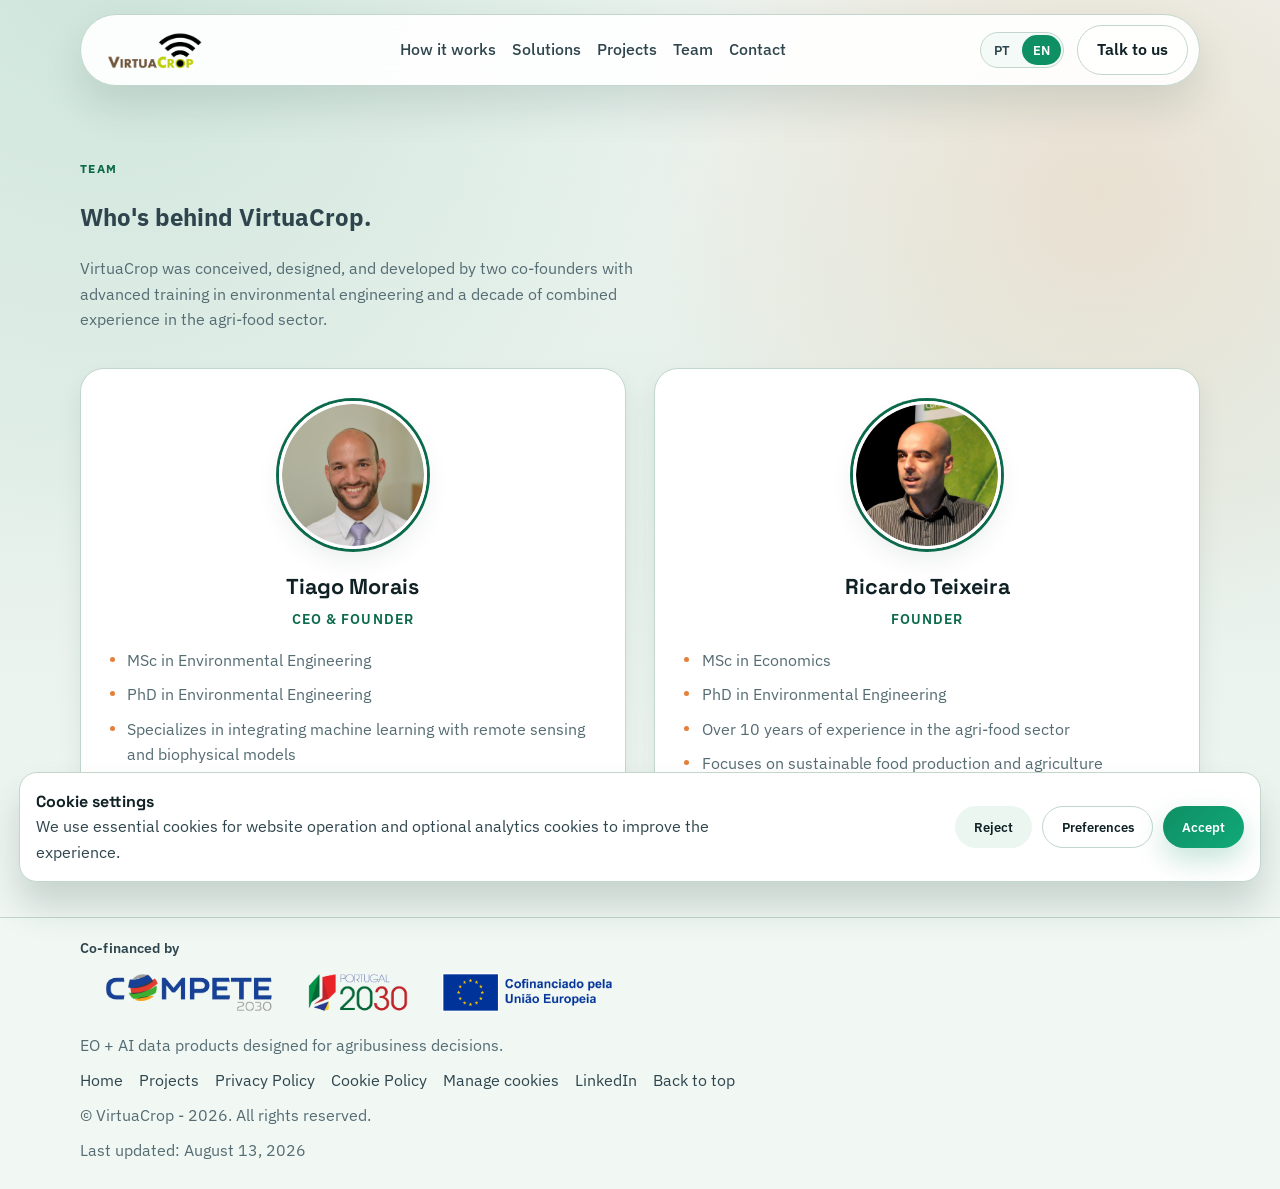
==== commit 2cac1180: "Add founder photos and redesign About page team cards Real photos for Tiago Morais and Ricardo Teixe" ====
--- a/about.html
+++ b/about.html
@@ -34,10 +34,11 @@
           "@type": "Person",
           "@id": "https://virtuacrop.com/about.html#tiago-morais",
           "name": "Tiago Morais",
-          "jobTitle": "Co-founder",
+          "jobTitle": "CEO & Founder",
           "worksFor": { "@id": "https://virtuacrop.com/#organization" },
           "alumniOf": "Environmental Engineering (MSc, PhD)",
           "knowsAbout": ["Machine Learning", "Remote Sensing", "Biophysical Modeling", "Sustainability"],
+          "image": "https://virtuacrop.com/assets/team/tiago-morais.jpg",
           "sameAs": ["https://www.linkedin.com/in/tiago-morais-83271093/"]
         },
         {
@@ -45,10 +46,11 @@
           "@type": "Person",
           "@id": "https://virtuacrop.com/about.html#ricardo-teixeira",
           "name": "Ricardo Teixeira",
-          "jobTitle": "Co-founder",
+          "jobTitle": "Founder",
           "worksFor": { "@id": "https://virtuacrop.com/#organization" },
           "alumniOf": "Economics (MSc); Environmental Engineering (PhD)",
           "knowsAbout": ["Agri-food Systems", "Sustainable Food Production", "Agriculture Economics"],
+          "image": "https://virtuacrop.com/assets/team/ricardo-teixeira.jpg",
           "sameAs": ["https://www.linkedin.com/in/ricardofmteixeira/"]
         }
       ]
@@ -92,52 +94,80 @@
 
         <div class="team-grid">
           <article class="team-card">
+            <div class="team-photo-wrap">
+              <img class="team-photo" src="assets/team/tiago-morais.jpg" alt="Tiago Morais" width="148" height="148" loading="lazy" />
+              <a
+                class="team-linkedin"
+                href="https://www.linkedin.com/in/tiago-morais-83271093/"
+                target="_blank"
+                rel="noopener"
+                aria-label="Tiago Morais on LinkedIn"
+              >
+                <svg viewBox="0 0 24 24" aria-hidden="true">
+                  <path
+                    d="M20.45 20.45h-3.56v-5.57c0-1.33-.02-3.04-1.85-3.04-1.86 0-2.14 1.45-2.14 2.94v5.67H9.34V9h3.41v1.56h.05c.48-.9 1.64-1.85 3.38-1.85 3.61 0 4.27 2.38 4.27 5.47v6.27zM5.34 7.43a2.06 2.06 0 1 1 0-4.12 2.06 2.06 0 0 1 0 4.12zM7.12 20.45H3.56V9h3.56v11.45z"
+                  />
+                </svg>
+              </a>
+            </div>
             <div data-lang-block="pt">
               <h2>Tiago Morais</h2>
-              <p class="team-role">Cofundador / Designer / Developer</p>
+              <p class="team-role">CEO &amp; Founder</p>
               <ul>
                 <li>Mestrado em Engenharia do Ambiente</li>
                 <li>Doutoramento em Engenharia do Ambiente</li>
                 <li>Especialista em integração de machine learning com deteção remota e modelos biofísicos</li>
                 <li>Aplica ciência de dados a desafios de sustentabilidade</li>
               </ul>
-              <a href="https://www.linkedin.com/in/tiago-morais-83271093/" target="_blank" rel="noopener">LinkedIn ↗</a>
             </div>
             <div data-lang-block="en" class="hidden">
               <h2>Tiago Morais</h2>
-              <p class="team-role">Co-founder / Designer / Developer</p>
+              <p class="team-role">CEO &amp; Founder</p>
               <ul>
                 <li>MSc in Environmental Engineering</li>
                 <li>PhD in Environmental Engineering</li>
                 <li>Specializes in integrating machine learning with remote sensing and biophysical models</li>
                 <li>Applies data science approaches to sustainability challenges</li>
               </ul>
-              <a href="https://www.linkedin.com/in/tiago-morais-83271093/" target="_blank" rel="noopener">LinkedIn ↗</a>
             </div>
           </article>
 
           <article class="team-card">
+            <div class="team-photo-wrap">
+              <img class="team-photo" src="assets/team/ricardo-teixeira.jpg" alt="Ricardo Teixeira" width="148" height="148" loading="lazy" />
+              <a
+                class="team-linkedin"
+                href="https://www.linkedin.com/in/ricardofmteixeira/"
+                target="_blank"
+                rel="noopener"
+                aria-label="Ricardo Teixeira on LinkedIn"
+              >
+                <svg viewBox="0 0 24 24" aria-hidden="true">
+                  <path
+                    d="M20.45 20.45h-3.56v-5.57c0-1.33-.02-3.04-1.85-3.04-1.86 0-2.14 1.45-2.14 2.94v5.67H9.34V9h3.41v1.56h.05c.48-.9 1.64-1.85 3.38-1.85 3.61 0 4.27 2.38 4.27 5.47v6.27zM5.34 7.43a2.06 2.06 0 1 1 0-4.12 2.06 2.06 0 0 1 0 4.12zM7.12 20.45H3.56V9h3.56v11.45z"
+                  />
+                </svg>
+              </a>
+            </div>
             <div data-lang-block="pt">
               <h2>Ricardo Teixeira</h2>
-              <p class="team-role">Cofundador / Designer / Developer</p>
+              <p class="team-role">Founder</p>
               <ul>
                 <li>Mestrado em Economia</li>
                 <li>Doutoramento em Engenharia do Ambiente</li>
                 <li>Mais de 10 anos de experiência no setor agroalimentar</li>
                 <li>Foco em produção alimentar e agricultura sustentável</li>
               </ul>
-              <a href="https://www.linkedin.com/in/ricardofmteixeira/" target="_blank" rel="noopener">LinkedIn ↗</a>
             </div>
             <div data-lang-block="en" class="hidden">
               <h2>Ricardo Teixeira</h2>
-              <p class="team-role">Co-founder / Designer / Developer</p>
+              <p class="team-role">Founder</p>
               <ul>
                 <li>MSc in Economics</li>
                 <li>PhD in Environmental Engineering</li>
                 <li>Over 10 years of experience in the agri-food sector</li>
                 <li>Focuses on sustainable food production and agriculture</li>
               </ul>
-              <a href="https://www.linkedin.com/in/ricardofmteixeira/" target="_blank" rel="noopener">LinkedIn ↗</a>
             </div>
           </article>
         </div>
--- a/styles.css
+++ b/styles.css
@@ -2409,6 +2409,135 @@
   box-shadow: 0 10px 28px rgba(13, 66, 51, 0.08);
 }
 
+.team-grid {
+  display: grid;
+  gap: 1.8rem;
+  grid-template-columns: repeat(2, minmax(0, 1fr));
+  margin-top: 2.2rem;
+}
+
+.team-card {
+  position: relative;
+  border: 1px solid var(--line);
+  border-radius: var(--radius-lg);
+  background: var(--surface);
+  padding: 2rem 1.8rem 1.8rem;
+  box-shadow: var(--shadow-soft);
+  text-align: center;
+  transition: transform 0.35s ease, box-shadow 0.35s ease;
+}
+
+.team-card:hover {
+  transform: translateY(-4px);
+  box-shadow: var(--shadow);
+}
+
+.team-photo-wrap {
+  position: relative;
+  width: 148px;
+  height: 148px;
+  margin: 0 auto 1.3rem;
+}
+
+.team-photo {
+  width: 148px;
+  height: 148px;
+  border-radius: 50%;
+  object-fit: cover;
+  display: block;
+  border: 3px solid var(--surface);
+  box-shadow: 0 0 0 3px var(--brand-strong), var(--shadow-soft);
+  transition: box-shadow 0.35s ease;
+}
+
+.team-card:hover .team-photo {
+  box-shadow: 0 0 0 3px var(--accent), var(--shadow);
+}
+
+.team-linkedin {
+  position: absolute;
+  right: -2px;
+  bottom: -2px;
+  width: 40px;
+  height: 40px;
+  border-radius: 50%;
+  display: flex;
+  align-items: center;
+  justify-content: center;
+  background: var(--brand-strong);
+  color: #fff;
+  box-shadow: 0 6px 16px rgba(11, 106, 75, 0.35);
+  opacity: 0;
+  transform: scale(0.6) translateY(6px);
+  transition: opacity 0.28s ease, transform 0.28s ease, background 0.28s ease;
+}
+
+.team-linkedin svg {
+  width: 20px;
+  height: 20px;
+  fill: currentColor;
+}
+
+.team-photo-wrap:hover .team-linkedin,
+.team-photo-wrap:focus-within .team-linkedin,
+.team-card:hover .team-linkedin {
+  opacity: 1;
+  transform: scale(1) translateY(0);
+}
+
+.team-linkedin:hover {
+  background: var(--accent);
+}
+
+.team-card h2 {
+  margin: 0 0 0.25rem;
+  color: var(--text-strong);
+  font-family: "Space Grotesk", "Avenir Next", sans-serif;
+  font-size: 1.35rem;
+}
+
+.team-card .team-role {
+  margin: 0 auto 1.1rem;
+  color: var(--brand-strong);
+  font-weight: 600;
+  font-size: 0.86rem;
+  text-transform: uppercase;
+  letter-spacing: 0.08em;
+}
+
+.team-card ul {
+  margin: 0;
+  padding: 0;
+  list-style: none;
+  color: var(--text-muted);
+  text-align: left;
+  display: flex;
+  flex-direction: column;
+  gap: 0.55rem;
+}
+
+.team-card ul li {
+  position: relative;
+  padding-left: 1.1rem;
+}
+
+.team-card ul li::before {
+  content: "";
+  position: absolute;
+  left: 0;
+  top: 0.55em;
+  width: 5px;
+  height: 5px;
+  border-radius: 50%;
+  background: var(--accent);
+}
+
+@media (max-width: 720px) {
+  .team-grid {
+    grid-template-columns: 1fr;
+  }
+}
+
 .project-card h2 {
   margin: 0.25rem 0 0.5rem;
   color: var(--text-strong);
